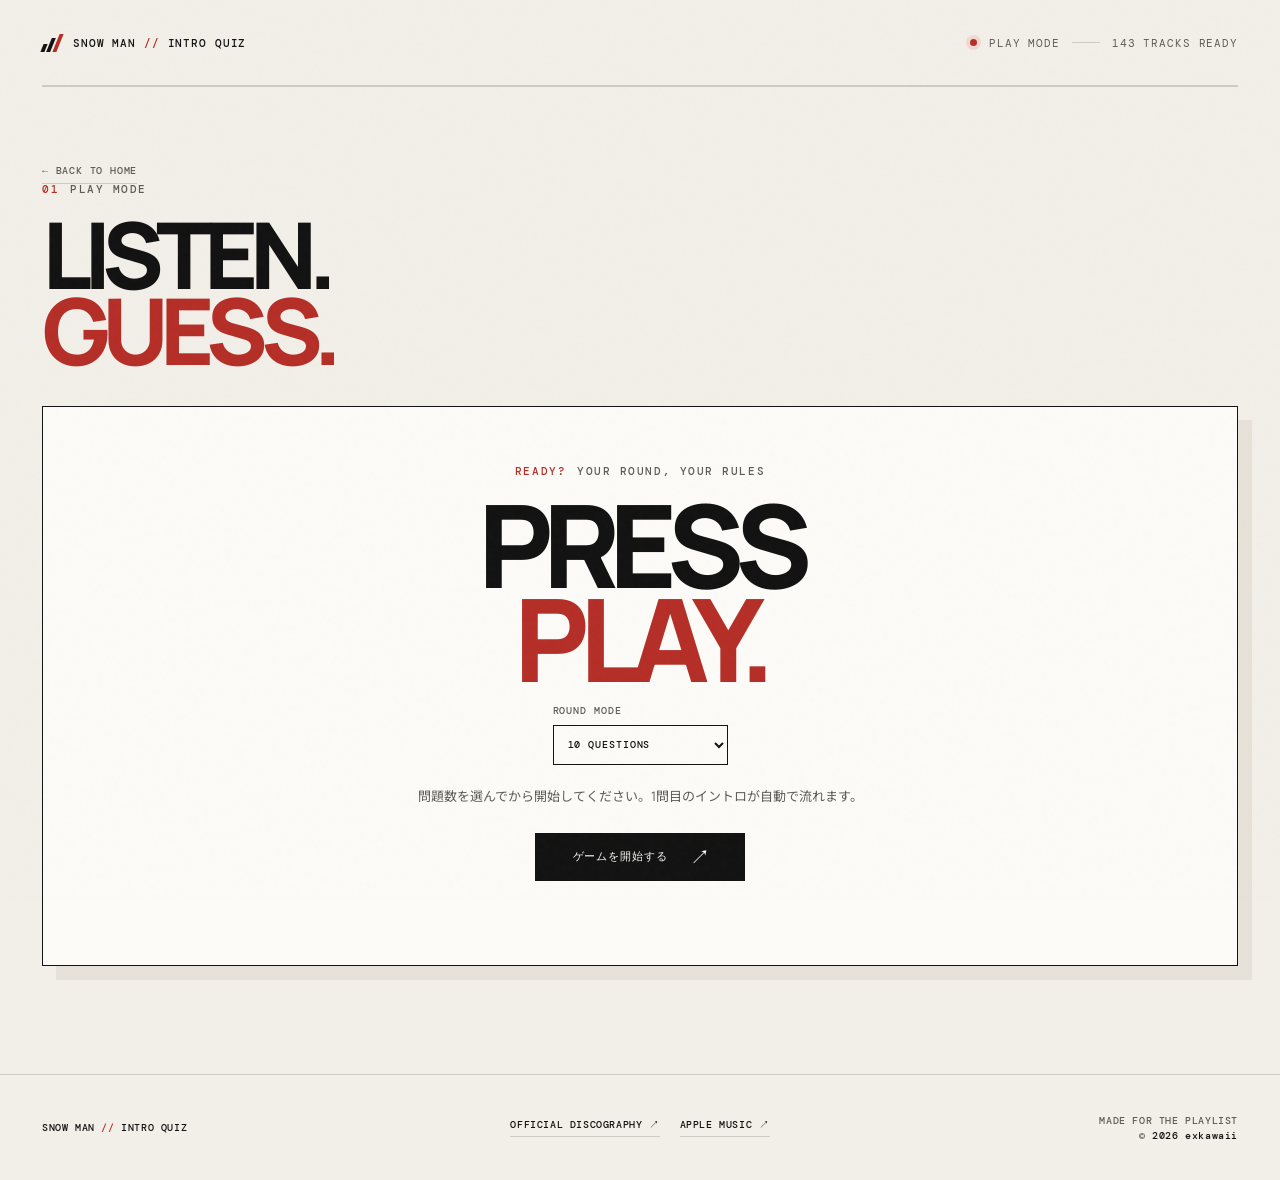
==== game.html @ 1f0ede97 "Restore Apple Music previews and canonical releases" ====
<!doctype html>
<html lang="ja">
  <head>
    <meta charset="UTF-8" />
    <meta name="viewport" content="width=device-width, initial-scale=1.0" />
    <meta name="theme-color" content="#f1eee8" />
    <meta name="description" content="Snow Man Intro Quiz ゲーム画面。" />
    <title>PLAY // SNOW MAN INTRO QUIZ</title>
    <link rel="preconnect" href="https://fonts.googleapis.com" />
    <link rel="preconnect" href="https://fonts.gstatic.com" crossorigin />
    <link href="https://fonts.googleapis.com/css2?family=DM+Mono:wght@400;500&family=Manrope:wght@400;500;600;700;800&family=Noto+Sans+JP:wght@400;500;700;900&display=swap" rel="stylesheet" />
    <link rel="stylesheet" href="styles.css" />
  </head>
  <body class="game-page">
    <div class="site-shell">
      <header class="site-header">
        <a class="brand" href="index.html" aria-label="トップページへ戻る">
          <span class="brand-mark" aria-hidden="true"><i></i><i></i><i></i></span>
          <span>SNOW MAN <b>//</b> INTRO QUIZ</span>
        </a>
        <div class="header-meta">
          <span class="live-dot"></span>
          <span>PLAY MODE</span>
          <span class="meta-divider"></span>
          <span id="header-count">LOADING TRACKS</span>
        </div>
      </header>

      <main>
        <section class="game-section game-page-section" aria-labelledby="game-title">
          <div class="game-heading">
            <div>
              <a class="back-link" href="index.html">← BACK TO HOME</a>
              <p class="eyebrow"><span>01</span> PLAY MODE</p>
              <h1 id="game-title">LISTEN.<br /><em>GUESS.</em></h1>
            </div>
          </div>

          <div class="game-board" id="game-board" aria-live="polite">
            <div class="loading-state" id="loading-state">
              <span class="loader"></span>
              <p>曲データを読み込んでいます…</p>
            </div>

            <div class="start-gate hidden" id="start-gate">
              <p class="eyebrow"><span>READY?</span> YOUR ROUND, YOUR RULES</p>
              <h2>PRESS<br /><em>PLAY.</em></h2>
              <div class="start-controls" aria-label="出題数の設定">
                <div class="mode-picker">
                  <label for="round-count">ROUND MODE</label>
                  <select id="round-count" aria-label="出題数モード">
                    <option value="10">10 QUESTIONS</option>
                    <option value="20">20 QUESTIONS</option>
                    <option value="all">ALL SONGS</option>
                    <option value="custom">CUSTOM</option>
                  </select>
                </div>
                <div class="custom-round hidden" id="custom-round-wrap">
                  <label for="custom-round-count">QUESTIONS</label>
                  <input id="custom-round-count" type="number" min="1" max="143" value="15" inputmode="numeric" aria-label="カスタム問題数" />
                </div>
              </div>
              <p class="start-note">問題数を選んでから開始してください。1問目のイントロが自動で流れます。</p>
              <button class="button button-dark begin-button" id="begin-game" type="button">ゲームを開始する <span>↗</span></button>
            </div>

            <div class="game-topbar hidden" id="game-topbar">
              <div class="progress-wrap">
                <span class="mono-label">QUESTION</span>
                <strong><span id="question-number">01</span><small> / <span id="question-total">10</span></small></strong>
                <div class="progress-track"><span id="progress-bar"></span></div>
              </div>
              <div class="score-wrap">
                <span class="mono-label">SCORE</span>
                <strong id="score">00</strong>
              </div>
              <div class="streak-wrap">
                <span class="mono-label">STREAK</span>
                <strong id="streak">00</strong>
              </div>
            </div>

            <div class="question-area hidden" id="question-area">
              <div class="audio-stage" id="audio-stage">
                <div class="waveform" id="waveform" aria-hidden="true"></div>
                <div class="audio-caption">
                  <span class="mono-label" id="audio-caption-label">INTRO PREVIEW</span>
                  <span id="audio-status">LOADING INTRO</span>
                </div>
                <button class="play-button" id="play-button" type="button" aria-label="イントロを再生">
                  <span class="play-icon" aria-hidden="true"></span>
                  <span class="play-text">PLAY INTRO</span>
                </button>
                <div class="time-row">
                  <span>00:00</span>
                  <div class="time-track"><span id="time-bar"></span></div>
                  <span id="time-limit">00:12</span>
                </div>
              </div>

              <div class="answer-heading">
                <span class="mono-label">WHAT'S THE TITLE?</span>
                <span class="answer-hint">答えをひとつ選んでください</span>
              </div>
              <div class="choices" id="choices"></div>
              <p class="keyboard-hint"><kbd>1</kbd><kbd>2</kbd><kbd>3</kbd><kbd>4</kbd> キーでも回答できます</p>

              <div class="answer-reveal hidden" id="answer-reveal">
                <div class="answer-art-frame">
                  <img id="answer-artwork" alt="正解曲のジャケット画像" />
                  <span id="answer-art-fallback">SM</span>
                </div>
                <div class="answer-reveal-copy">
                  <span class="mono-label">TRACK HIGHLIGHT / 30 SEC PREVIEW</span>
                  <span class="answer-release" id="answer-release"></span>
                  <h3 id="answer-song-title"></h3>
                  <p id="answer-song-credit"></p>
                  <span class="reveal-status" id="reveal-status">PLAYING HIGHLIGHT</span>
                </div>
              </div>

              <div class="feedback hidden" id="feedback">
                <div class="feedback-icon" id="feedback-icon"></div>
                <div class="feedback-copy">
                  <span class="mono-label" id="feedback-label">CORRECT</span>
                  <strong id="feedback-title"></strong>
                  <p id="feedback-note"></p>
                </div>
                <a class="feedback-link" id="apple-link" href="#" target="_blank" rel="noreferrer">Apple Musicで確認 <span>↗</span></a>
                <button class="button button-dark next-button" id="next-button" type="button">次の問題 <span>→</span></button>
              </div>
            </div>

            <div class="result-area hidden" id="result-area">
              <p class="eyebrow"><span>RESULT</span> QUIZ COMPLETE</p>
              <h3><span id="result-score">00</span><small> / <span id="result-total">10</span></small></h3>
              <p class="result-message" id="result-message"></p>
              <div class="result-stats">
                <div><span class="mono-label">ACCURACY</span><strong id="result-accuracy">0%</strong></div>
                <div><span class="mono-label">BEST SCORE</span><strong id="best-score">00</strong></div>
              </div>
              <div class="result-actions">
                <button class="button button-dark" id="retry-button" type="button">もう一度遊ぶ <span>↗</span></button>
                <a class="text-link" href="index.html">トップへ戻る <span>↑</span></a>
              </div>
            </div>
          </div>
        </section>
      </main>

      <footer class="site-footer">
        <div class="footer-brand">SNOW MAN <b>//</b> INTRO QUIZ</div>
        <div class="footer-links"><a href="https://mentrecording.jp/snowman/discography/" target="_blank" rel="noreferrer">OFFICIAL DISCOGRAPHY ↗</a><a href="https://music.apple.com/jp/artist/snow-man/1772019148" target="_blank" rel="noreferrer">APPLE MUSIC ↗</a></div>
        <div class="footer-credit">MADE FOR THE PLAYLIST<br /><span>© 2026 exkawaii</span></div>
      </footer>
    </div>
    <audio id="audio" preload="auto"></audio>
    <script src="app.js" defer></script>
  </body>
</html>
---- styles.css ----
:root {
  --paper: #f2efe9;
  --paper-deep: #e7e2d9;
  --ink: #121212;
  --muted: #5f5b55;
  --line: rgba(18, 18, 18, 0.16);
  --accent: #b52e27;
  --accent-soft: #f4d7d2;
  --blue: #a9c4c3;
  --green: #bfcb62;
  --white: #fcfbf8;
  --mono: "DM Mono", "SFMono-Regular", Consolas, monospace;
  --sans: "Manrope", "Noto Sans JP", sans-serif;
  --radius: 18px;
}

* { box-sizing: border-box; }
html { scroll-behavior: smooth; }
body {
  margin: 0;
  background: var(--paper);
  color: var(--ink);
  font-family: var(--sans);
  -webkit-font-smoothing: antialiased;
}
body::before {
  content: "";
  position: fixed;
  inset: 0;
  pointer-events: none;
  opacity: 0.28;
  z-index: 10;
  background-image: url("data:image/svg+xml,%3Csvg viewBox='0 0 180 180' xmlns='http://www.w3.org/2000/svg'%3E%3Cfilter id='n'%3E%3CfeTurbulence type='fractalNoise' baseFrequency='.9' numOctaves='4' stitchTiles='stitch'/%3E%3C/filter%3E%3Crect width='100%25' height='100%25' filter='url(%23n)' opacity='.07'/%3E%3C/svg%3E");
}
button, select { font: inherit; }
a { color: inherit; text-decoration: none; }
button { border: 0; cursor: pointer; }
.hidden { display: none !important; }

.site-shell { width: min(1440px, 100%); margin: 0 auto; padding: 0 42px; overflow: hidden; }
.site-header {
  height: 86px;
  display: flex;
  align-items: center;
  justify-content: space-between;
  border-bottom: 1px solid var(--line);
  font-family: var(--mono);
  font-size: 11px;
  letter-spacing: .08em;
}
.brand { display: flex; align-items: center; gap: 13px; font-weight: 500; }
.brand b, .footer-brand b { color: var(--accent); font-weight: 500; }
.brand-mark { display: inline-flex; gap: 3px; align-items: end; height: 18px; }
.brand-mark i { display: block; width: 4px; background: var(--ink); transform: skew(-22deg); }
.brand-mark i:nth-child(1) { height: 8px; }
.brand-mark i:nth-child(2) { height: 14px; }
.brand-mark i:nth-child(3) { height: 18px; background: var(--accent); }
.header-meta { display: flex; align-items: center; gap: 12px; color: var(--muted); }
.live-dot { width: 7px; height: 7px; background: var(--accent); border-radius: 50%; box-shadow: 0 0 0 4px rgba(230, 56, 47, .12); }
.meta-divider { width: 28px; height: 1px; background: var(--line); }

.section-grid { display: grid; grid-template-columns: 1.1fr 1fr .76fr; gap: 28px; }
.hero { min-height: 630px; position: relative; padding: 78px 0 86px; align-items: center; }
.hero-copy { position: relative; z-index: 2; }
.eyebrow { margin: 0 0 22px; display: flex; align-items: center; gap: 11px; color: var(--muted); font: 500 11px/1 var(--mono); letter-spacing: .14em; text-transform: uppercase; }
.eyebrow span { color: var(--accent); }
h1, h2, h3, p { margin-top: 0; }
h1, h2 { margin-bottom: 24px; font-size: clamp(70px, 9.4vw, 145px); line-height: .82; letter-spacing: -.09em; font-weight: 800; }
h1 em, h2 em { color: var(--accent); font-style: normal; }
.hero-lead { color: #55524d; font-size: 15px; line-height: 1.9; letter-spacing: .03em; }
.hero-actions { margin-top: 37px; display: flex; align-items: center; gap: 27px; }
.button { display: inline-flex; align-items: center; justify-content: center; gap: 22px; min-height: 48px; padding: 0 19px 0 22px; border-radius: 0; font: 500 11px var(--mono); letter-spacing: .08em; transition: transform .2s ease, background .2s ease, color .2s ease; }
.button span { font-size: 20px; line-height: 0; }
.button:hover { transform: translateY(-2px); }
.button-dark { background: var(--ink); color: var(--white); }
.button-dark:hover { background: var(--accent); }
.text-link { border-bottom: 1px solid var(--ink); padding-bottom: 6px; font: 500 11px var(--mono); letter-spacing: .05em; }
.text-link span { font-size: 16px; margin-left: 7px; }
.hero-art { width: min(100%, 450px); aspect-ratio: 1; margin: 20px auto 0; position: relative; display: grid; place-items: center; transform: rotate(-8deg); }
.art-ring { position: absolute; border-radius: 50%; border: 1px solid var(--ink); }
.ring-one { width: 85%; height: 85%; border-width: 2px; border-left-color: transparent; border-bottom-color: transparent; animation: spin 18s linear infinite; }
.ring-two { width: 58%; height: 58%; border: 2px dashed var(--accent); animation: spin-reverse 13s linear infinite; }
.art-core { width: 34%; aspect-ratio: 1; border-radius: 50%; background: var(--blue); display: grid; place-items: center; box-shadow: 16px 18px 0 var(--accent); }
.art-core span { font-size: clamp(34px, 5vw, 68px); font-weight: 800; letter-spacing: -.12em; margin-left: -.08em; }
.art-label { position: absolute; font: 500 10px var(--mono); letter-spacing: .14em; }
.label-top { top: 5%; left: 30%; }
.label-bottom { bottom: 6%; right: 24%; }
.art-stamp { position: absolute; top: 15%; right: 2%; display: grid; place-items: center; width: 56px; height: 56px; border: 1px solid var(--accent); border-radius: 50%; color: var(--accent); font: 500 8px/1.2 var(--mono); text-align: center; transform: rotate(11deg); }
.catalog-card { align-self: end; justify-self: end; width: 205px; min-height: 236px; padding: 22px 21px; background: var(--accent); color: var(--white); transform: rotate(3deg); box-shadow: 11px 12px 0 var(--ink); }
.card-kicker, .card-foot { font: 500 9px var(--mono); letter-spacing: .08em; }
.catalog-number { margin: 30px 0 2px; font-size: 74px; line-height: .8; font-weight: 800; letter-spacing: -.1em; }
.catalog-card p { margin-bottom: 24px; font: 500 11px/1.4 var(--mono); letter-spacing: .05em; }
.card-line { height: 1px; background: rgba(255,255,255,.42); margin-bottom: 14px; }
.card-foot { display: flex; justify-content: space-between; gap: 8px; font-size: 8px; }

.game-section { padding: 86px 0 108px; border-top: 1px solid var(--line); }
.game-heading { display: flex; justify-content: space-between; align-items: end; margin-bottom: 38px; }
.game-heading h2 { font-size: clamp(58px, 7.2vw, 105px); margin-bottom: 0; }
.mode-picker { display: flex; flex-direction: column; gap: 8px; min-width: 175px; }
.mode-picker label, .mode-picker select { font: 500 10px var(--mono); letter-spacing: .09em; }
.mode-picker label { color: var(--muted); }
.mode-picker select { width: 100%; height: 40px; padding: 0 10px; border: 1px solid var(--ink); border-radius: 0; background: transparent; color: var(--ink); cursor: pointer; }
.game-board { min-height: 560px; position: relative; background: var(--white); border: 1px solid var(--ink); padding: 31px 34px 34px; box-shadow: 14px 14px 0 var(--paper-deep); }
.loading-state { min-height: 450px; display: grid; place-content: center; justify-items: center; gap: 18px; color: var(--muted); font: 500 11px var(--mono); }
.loader { width: 30px; height: 30px; border: 2px solid var(--paper-deep); border-top-color: var(--accent); border-radius: 50%; animation: spin 1s linear infinite; }
.game-topbar { display: grid; grid-template-columns: 1fr auto auto; align-items: center; gap: 34px; padding-bottom: 28px; border-bottom: 1px solid var(--line); }
.progress-wrap { display: grid; grid-template-columns: auto 44px 1fr; gap: 16px; align-items: center; }
.mono-label { color: var(--muted); font: 500 10px var(--mono); letter-spacing: .11em; }
.progress-wrap strong, .score-wrap strong, .streak-wrap strong { font: 700 21px var(--mono); letter-spacing: -.07em; }
.progress-wrap small { color: var(--muted); font-size: 11px; letter-spacing: 0; }
.progress-track, .time-track { height: 3px; background: var(--paper-deep); overflow: hidden; }
.progress-track span, .time-track span { display: block; height: 100%; width: 0; background: var(--accent); transition: width .25s ease; }
.score-wrap, .streak-wrap { display: flex; align-items: center; gap: 13px; }
.score-wrap strong { color: var(--accent); }
.question-area { padding-top: 33px; }
.question-meta { min-height: 24px; display: flex; align-items: center; gap: 12px; }
.pill { padding: 6px 9px; border: 1px solid var(--ink); font: 500 9px var(--mono); letter-spacing: .05em; }
.track-credit { color: var(--muted); font-size: 11px; }
.audio-stage { margin: 22px 0 28px; padding: 20px 23px 19px; min-height: 210px; position: relative; overflow: hidden; display: flex; flex-direction: column; justify-content: space-between; background: var(--paper); border: 1px solid var(--line); }
.waveform { position: absolute; inset: 0; display: flex; align-items: center; justify-content: center; gap: 5px; opacity: .38; pointer-events: none; }
.waveform i { width: 3px; height: var(--h); background: var(--accent); transform: skew(-18deg); transform-origin: center; }
.audio-stage.is-playing .waveform i { animation: wave .8s ease-in-out infinite alternate; animation-delay: var(--delay); }
.audio-caption { position: relative; display: flex; justify-content: space-between; z-index: 1; }
.audio-caption span:last-child { color: var(--accent); font: 500 10px var(--mono); letter-spacing: .08em; }
.play-button { width: fit-content; min-width: 168px; min-height: 58px; display: flex; align-items: center; gap: 15px; align-self: center; padding: 0 19px; position: relative; z-index: 1; background: var(--ink); color: var(--white); transition: all .2s ease; }
.play-button:hover { background: var(--accent); transform: scale(1.03); }
.play-icon { width: 0; height: 0; border-top: 7px solid transparent; border-bottom: 7px solid transparent; border-left: 11px solid var(--white); }
.play-button.is-playing .play-icon { width: 11px; height: 14px; border: 0; border-left: 3px solid var(--white); border-right: 3px solid var(--white); }
.play-text { font: 500 11px var(--mono); letter-spacing: .1em; }
.time-row { display: grid; grid-template-columns: 42px 1fr 42px; align-items: center; gap: 11px; position: relative; z-index: 1; color: var(--muted); font: 500 9px var(--mono); }
.time-row > span:last-child { text-align: right; }
.answer-heading { display: flex; justify-content: space-between; align-items: center; margin-bottom: 15px; }
.answer-hint { color: var(--muted); font-size: 11px; }
.choices { display: grid; grid-template-columns: repeat(2, 1fr); gap: 10px; }
.choice { min-height: 64px; padding: 11px 14px; display: grid; grid-template-columns: 30px 1fr; align-items: center; gap: 12px; text-align: left; border: 1px solid var(--ink); background: var(--white); transition: transform .15s ease, background .15s ease, color .15s ease; }
.choice:hover:not(:disabled) { background: var(--paper); transform: translate(-3px, -3px); box-shadow: 4px 4px 0 var(--ink); }
.choice:disabled { cursor: default; }
.choice-number { width: 26px; height: 26px; display: grid; place-items: center; background: var(--ink); color: var(--white); border-radius: 50%; font: 500 10px var(--mono); }
.choice-title { font-size: 13px; line-height: 1.3; font-weight: 700; }
.choice-credit { display: block; margin-top: 3px; color: var(--muted); font: 400 9px var(--mono); line-height: 1.25; }
.choice.correct { background: var(--green); border-color: var(--ink); }
.choice.correct .choice-number { background: var(--ink); }
.choice.wrong { background: var(--accent-soft); border-color: var(--accent); color: #7e221d; }
.choice.wrong .choice-number { background: var(--accent); }
.keyboard-hint { margin: 17px 0 0; color: var(--muted); text-align: right; font-size: 10px; }
kbd { display: inline-grid; place-items: center; width: 18px; height: 18px; margin: 0 2px; border: 1px solid var(--line); font: 500 9px var(--mono); }
.feedback { margin-top: 25px; padding: 18px 19px; display: grid; grid-template-columns: 38px 1fr auto auto; align-items: center; gap: 15px; background: var(--paper); border-left: 4px solid var(--accent); }
.feedback-icon { width: 30px; height: 30px; border-radius: 50%; background: var(--green); position: relative; }
.feedback-icon::after { content: "✓"; position: absolute; inset: 0; display: grid; place-items: center; font: 700 15px var(--sans); }
.feedback.is-wrong { border-left-color: var(--accent); }
.feedback.is-wrong .feedback-icon { background: var(--accent-soft); }
.feedback.is-wrong .feedback-icon::after { content: "×"; color: var(--accent); }
.feedback-copy { display: grid; gap: 3px; }
.feedback-copy strong { font-size: 16px; }
.feedback-copy p { margin: 0; color: var(--muted); font-size: 10px; }
.feedback-link { color: var(--muted); font: 500 10px var(--mono); border-bottom: 1px solid var(--muted); padding-bottom: 4px; white-space: nowrap; }
.feedback-link span { font-size: 15px; }
.next-button { min-height: 40px; padding: 0 13px 0 16px; }
.result-area { min-height: 470px; display: grid; align-content: center; justify-items: center; text-align: center; }
.result-area .eyebrow { margin-bottom: 20px; }
.result-area h3 { margin: 0 0 15px; font: 800 clamp(90px, 13vw, 170px)/.8 var(--sans); letter-spacing: -.12em; }
.result-area h3 small { color: var(--muted); font-size: .3em; letter-spacing: -.05em; }
.result-message { max-width: 500px; color: var(--muted); font-size: 14px; }
.result-stats { display: flex; gap: 2px; margin: 23px 0 30px; }
.result-stats > div { min-width: 125px; padding: 13px 18px; display: grid; gap: 7px; background: var(--paper); }
.result-stats strong { font: 700 22px var(--mono); }
.result-actions { display: flex; align-items: center; gap: 25px; }

.about-section { padding: 102px 0 104px; border-top: 1px solid var(--line); align-items: start; }
.about-title h2 { font-size: clamp(53px, 6.5vw, 95px); }
.steps { grid-column: span 2; display: grid; grid-template-columns: repeat(3, 1fr); gap: 22px; padding-top: 33px; }
.step { border-top: 2px solid var(--ink); padding-top: 18px; display: grid; gap: 26px; grid-template-columns: 34px 1fr; }
.step > span { color: var(--accent); font: 500 12px var(--mono); }
.step h3 { margin-bottom: 10px; font: 700 15px var(--mono); letter-spacing: .05em; }
.step p { margin-bottom: 0; color: var(--muted); font-size: 12px; line-height: 1.75; }
.legal-note { grid-column: 2 / -1; display: flex; align-items: start; gap: 12px; margin-top: 40px; color: var(--muted); }
.note-mark { width: 18px; height: 18px; flex: 0 0 auto; display: grid; place-items: center; border: 1px solid var(--muted); border-radius: 50%; font: 500 11px var(--mono); }
.legal-note p { margin: 0; font-size: 10px; line-height: 1.7; }
.site-footer { min-height: 106px; margin: 0 -42px; padding: 27px 42px; display: grid; grid-template-columns: 1fr 1fr 1fr; align-items: center; border-top: 1px solid var(--line); font: 500 10px var(--mono); letter-spacing: .06em; }
.footer-links { display: flex; justify-content: center; gap: 20px; }
.footer-links a { border-bottom: 1px solid var(--line); padding-bottom: 4px; }
.footer-credit { text-align: right; line-height: 1.5; color: var(--muted); }
.footer-credit span { color: var(--ink); }

@keyframes spin { to { transform: rotate(360deg); } }
@keyframes spin-reverse { to { transform: rotate(-360deg); } }
@keyframes wave { from { transform: scaleY(.35) skew(-18deg); } to { transform: scaleY(1) skew(-18deg); } }

@media (max-width: 900px) {
  .site-shell { padding: 0 24px; }
  .site-header { height: 72px; }
  .header-meta span:not(.live-dot):not(:last-child) { display: none; }
  .section-grid { grid-template-columns: 1fr 1fr; }
  .hero { min-height: 590px; padding: 64px 0; }
  .hero-copy { grid-column: 1 / 2; }
  .hero-art { grid-column: 2 / 3; width: 100%; }
  .catalog-card { position: absolute; right: 2%; bottom: 50px; transform: rotate(3deg) scale(.78); transform-origin: bottom right; }
  .about-title { grid-column: 1 / 2; }
  .steps { grid-column: 2 / -1; grid-template-columns: 1fr; padding-top: 0; }
  .legal-note { grid-column: 1 / -1; }
  .site-footer { margin: 0 -24px; padding-left: 24px; padding-right: 24px; }
}
@media (max-width: 620px) {
  .site-shell { padding: 0 16px; }
  .brand { font-size: 9px; gap: 8px; }
  .header-meta { font-size: 9px; }
  .hero { display: block; min-height: auto; padding: 58px 0 70px; }
  h1 { font-size: clamp(75px, 22vw, 118px); }
  .hero-art { width: min(90%, 340px); margin: 53px auto 13px; }
  .catalog-card { right: 0; bottom: 0; transform: rotate(3deg) scale(.72); }
  .game-section { padding: 70px 0 80px; }
  .game-heading { display: block; }
  .game-heading h2 { margin-bottom: 27px; font-size: 64px; }
  .mode-picker { width: 180px; }
  .game-board { padding: 20px 16px 20px; box-shadow: 8px 8px 0 var(--paper-deep); }
  .game-topbar { grid-template-columns: 1fr auto; gap: 18px; }
  .progress-wrap { grid-template-columns: 1fr 45px; gap: 10px; }
  .progress-wrap .mono-label { grid-column: 1 / -1; }
  .progress-track { grid-column: 1 / -1; }
  .streak-wrap { display: none; }
  .audio-stage { margin-top: 18px; min-height: 190px; padding: 16px; }
  .answer-heading { display: block; }
  .answer-hint { display: block; margin-top: 8px; }
  .choices { grid-template-columns: 1fr; }
  .choice { min-height: 59px; }
  .keyboard-hint { display: none; }
  .feedback { grid-template-columns: 34px 1fr; gap: 11px; }
  .feedback-link { grid-column: 2; width: fit-content; }
  .next-button { grid-column: 2; width: fit-content; }
  .about-section { display: block; padding: 76px 0 80px; }
  .about-title { margin-bottom: 46px; }
  .steps { display: grid; gap: 28px; }
  .legal-note { margin-top: 44px; }
  .site-footer { margin: 0 -16px; padding: 25px 16px; display: block; }
  .footer-links { justify-content: start; margin: 20px 0; flex-wrap: wrap; }
  .footer-credit { text-align: left; }
}

/* Landing page and game-start additions */
.feature-strip { display: grid; grid-template-columns: repeat(3, 1fr); gap: 0; border-top: 1px solid var(--line); border-bottom: 1px solid var(--line); }
.feature-item { min-height: 142px; padding: 23px 27px; border-right: 1px solid var(--line); display: grid; grid-template-columns: 30px 1fr; column-gap: 16px; align-content: center; }
.feature-item:last-child { border-right: 0; }
.feature-item > span { color: var(--accent); font: 500 11px var(--mono); }
.feature-item strong { font: 700 13px var(--mono); letter-spacing: .07em; }
.feature-item p { grid-column: 2; margin: 7px 0 0; color: var(--muted); font-size: 11px; line-height: 1.6; }
.game-page-section { padding-top: 70px; }
.game-page-section .game-heading { align-items: center; }
.game-page-section h1 { margin: 18px 0 0; font-size: clamp(58px, 7.2vw, 105px); }
.back-link { display: inline-block; color: var(--muted); font: 500 10px var(--mono); letter-spacing: .08em; border-bottom: 1px solid var(--line); padding-bottom: 6px; }
.game-settings { display: flex; align-items: end; gap: 12px; }
.custom-round { display: flex; flex-direction: column; gap: 8px; min-width: 92px; }
.custom-round label { color: var(--muted); font: 500 10px var(--mono); letter-spacing: .09em; }
.custom-round input { width: 92px; height: 40px; padding: 0 10px; border: 1px solid var(--ink); border-radius: 0; background: transparent; color: var(--ink); font: 500 12px var(--mono); }
.start-gate { min-height: 470px; display: grid; align-content: center; justify-items: center; text-align: center; }
.start-gate .eyebrow { margin-bottom: 20px; }
.start-gate h2 { margin: 0 0 18px; font-size: clamp(68px, 9vw, 125px); }
.start-controls { display: flex; justify-content: center; align-items: end; gap: 12px; margin-bottom: 21px; text-align: left; }
.start-note { margin-bottom: 28px; color: var(--muted); font-size: 13px; }
.begin-button { min-width: 210px; }
.answer-reveal { margin-top: 25px; padding: 16px; display: grid; grid-template-columns: 112px 1fr; gap: 18px; align-items: center; background: var(--ink); color: var(--white); animation: reveal-in .35s ease both; }
.answer-art-frame { width: 112px; aspect-ratio: 1; position: relative; display: grid; place-items: center; overflow: hidden; background: var(--blue); }
.answer-art-frame img { width: 100%; height: 100%; object-fit: cover; display: block; }
.answer-art-frame > span { color: var(--ink); font-size: 35px; font-weight: 800; letter-spacing: -.1em; }
.answer-reveal-copy { min-width: 0; display: grid; gap: 5px; }
.answer-reveal-copy .mono-label { color: var(--green); }
.answer-release { color: #d6d1c7; font: 500 10px var(--mono); letter-spacing: .04em; white-space: nowrap; overflow: hidden; text-overflow: ellipsis; }
.answer-reveal-copy h3 { margin: 0; font-size: clamp(20px, 3vw, 32px); line-height: 1.1; letter-spacing: -.04em; }
.answer-song-credit { margin: 0; color: #c8c2b8; font-size: 10px; line-height: 1.4; }
.reveal-status { margin-top: 6px; color: var(--accent-soft); font: 500 9px var(--mono); letter-spacing: .08em; }
@keyframes reveal-in { from { opacity: 0; transform: translateY(7px); } to { opacity: 1; transform: translateY(0); } }

@media (max-width: 900px) {
  .feature-item { padding-left: 18px; padding-right: 18px; }
  .game-page-section .game-heading { align-items: end; }
}
@media (max-width: 620px) {
  .feature-strip { grid-template-columns: 1fr; }
  .feature-item { min-height: 92px; border-right: 0; border-bottom: 1px solid var(--line); }
  .feature-item:last-child { border-bottom: 0; }
  .game-page-section { padding-top: 54px; }
  .game-page-section .game-heading { display: block; }
  .game-page-section h1 { font-size: 64px; margin-bottom: 30px; }
  .game-settings { align-items: end; flex-wrap: wrap; }
  .game-settings .mode-picker { width: 180px; }
  .start-controls { flex-wrap: wrap; }
  .start-controls .mode-picker { width: 180px; }
  .answer-reveal { grid-template-columns: 82px 1fr; gap: 13px; padding: 12px; }
  .answer-art-frame { width: 82px; }
  .answer-art-frame > span { font-size: 27px; }
  .answer-reveal-copy h3 { font-size: 21px; }
  .answer-release { font-size: 9px; }
}
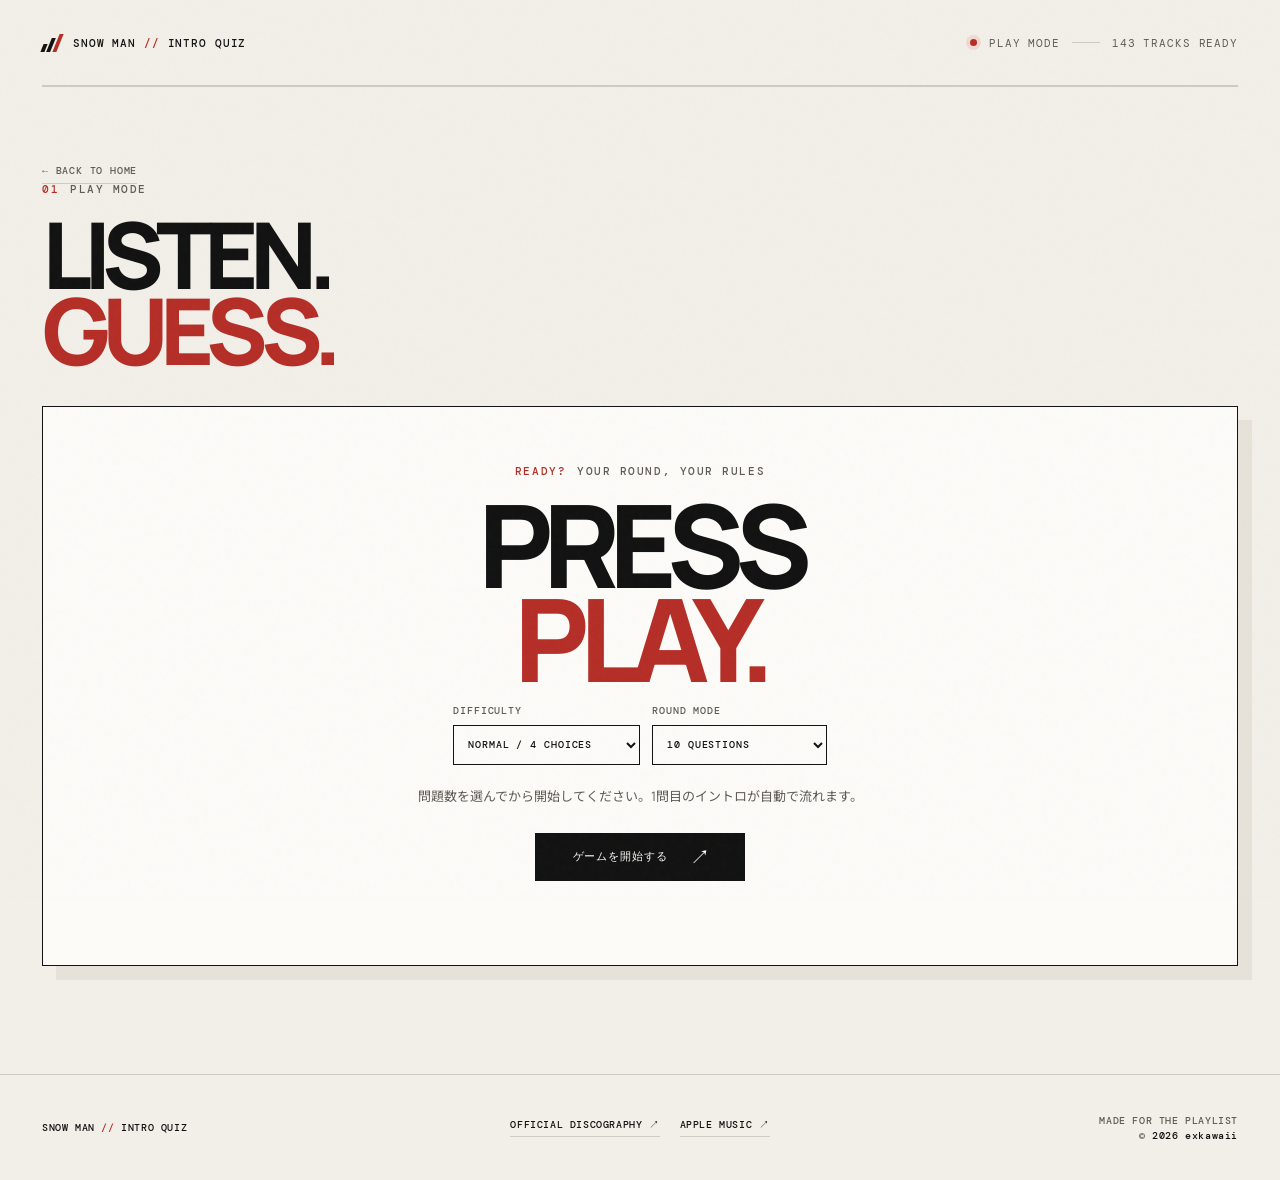
==== commit 62ea985b: "Add hardcore title-entry quiz mode" ====
--- a/game.html
+++ b/game.html
@@ -2,14 +2,14 @@
 <html lang="ja">
   <head>
     <meta charset="UTF-8" />
-    <meta name="viewport" content="width=device-width, initial-scale=1.0" />
+    <meta name="viewport" content="width=device-width, initial-scale=1.0, viewport-fit=cover" />
     <meta name="theme-color" content="#f1eee8" />
     <meta name="description" content="Snow Man Intro Quiz ゲーム画面。" />
     <title>PLAY // SNOW MAN INTRO QUIZ</title>
     <link rel="preconnect" href="https://fonts.googleapis.com" />
     <link rel="preconnect" href="https://fonts.gstatic.com" crossorigin />
     <link href="https://fonts.googleapis.com/css2?family=DM+Mono:wght@400;500&family=Manrope:wght@400;500;600;700;800&family=Noto+Sans+JP:wght@400;500;700;900&display=swap" rel="stylesheet" />
-    <link rel="stylesheet" href="styles.css" />
+    <link rel="stylesheet" href="styles.css?v=hardcore-20260907" />
   </head>
   <body class="game-page">
     <div class="site-shell">
@@ -30,7 +30,7 @@
         <section class="game-section game-page-section" aria-labelledby="game-title">
           <div class="game-heading">
             <div>
-              <a class="back-link" href="index.html">← BACK TO HOME</a>
+              <a class="back-link" href="index.html?v=hardcore-20260907">← BACK TO HOME</a>
               <p class="eyebrow"><span>01</span> PLAY MODE</p>
               <h1 id="game-title">LISTEN.<br /><em>GUESS.</em></h1>
             </div>
@@ -47,6 +47,13 @@
               <h2>PRESS<br /><em>PLAY.</em></h2>
               <div class="start-controls" aria-label="出題数の設定">
                 <div class="mode-picker">
+                  <label for="challenge-mode">DIFFICULTY</label>
+                  <select id="challenge-mode" aria-label="難易度">
+                    <option value="normal">NORMAL / 4 CHOICES</option>
+                    <option value="hard">HARDCORE / TYPE TITLE</option>
+                  </select>
+                </div>
+                <div class="mode-picker">
                   <label for="round-count">ROUND MODE</label>
                   <select id="round-count" aria-label="出題数モード">
                     <option value="10">10 QUESTIONS</option>
@@ -60,7 +67,7 @@
                   <input id="custom-round-count" type="number" min="1" max="143" value="15" inputmode="numeric" aria-label="カスタム問題数" />
                 </div>
               </div>
-              <p class="start-note">問題数を選んでから開始してください。1問目のイントロが自動で流れます。</p>
+              <p class="start-note" id="start-note">問題数を選んでから開始してください。1問目のイントロが自動で流れます。</p>
               <button class="button button-dark begin-button" id="begin-game" type="button">ゲームを開始する <span>↗</span></button>
             </div>
 
@@ -96,38 +103,51 @@
                   <div class="time-track"><span id="time-bar"></span></div>
                   <span id="time-limit">00:12</span>
                 </div>
+                <div class="answer-inline hidden" id="answer-inline"></div>
               </div>
 
               <div class="answer-heading">
                 <span class="mono-label">WHAT'S THE TITLE?</span>
                 <span class="answer-hint">答えをひとつ選んでください</span>
               </div>
+              <div class="hard-answer-panel hidden" id="hard-answer-panel">
+                <label for="hard-answer-input">TYPE THE TITLE / 曲名を入力</label>
+                <div class="hard-answer-row">
+                  <input id="hard-answer-input" type="text" placeholder="曲名を入力" autocomplete="off" autocapitalize="none" spellcheck="false" aria-label="曲名を入力" />
+                  <button class="button button-dark hard-submit" id="hard-submit" type="button">回答する <span>→</span></button>
+                </div>
+                <p class="hard-answer-help">4択なし・部分一致なし。曲名を最後まで入力してください。</p>
+              </div>
               <div class="choices" id="choices"></div>
               <p class="keyboard-hint"><kbd>1</kbd><kbd>2</kbd><kbd>3</kbd><kbd>4</kbd> キーでも回答できます</p>
 
-              <div class="answer-reveal hidden" id="answer-reveal">
-                <div class="answer-art-frame">
-                  <img id="answer-artwork" alt="正解曲のジャケット画像" />
-                  <span id="answer-art-fallback">SM</span>
-                </div>
-                <div class="answer-reveal-copy">
-                  <span class="mono-label">TRACK HIGHLIGHT / 30 SEC PREVIEW</span>
-                  <span class="answer-release" id="answer-release"></span>
-                  <h3 id="answer-song-title"></h3>
-                  <p id="answer-song-credit"></p>
-                  <span class="reveal-status" id="reveal-status">PLAYING HIGHLIGHT</span>
+              <div class="answer-mount" id="answer-reveal-mount">
+                <div class="answer-reveal hidden" id="answer-reveal">
+                  <div class="answer-art-frame">
+                    <img id="answer-artwork" alt="正解曲のジャケット画像" />
+                    <span id="answer-art-fallback">SM</span>
+                  </div>
+                  <div class="answer-reveal-copy">
+                    <span class="mono-label">TRACK HIGHLIGHT / 30 SEC PREVIEW</span>
+                    <span class="answer-release" id="answer-release"></span>
+                    <h3 id="answer-song-title"></h3>
+                    <p id="answer-song-credit"></p>
+                    <span class="reveal-status" id="reveal-status">PLAYING HIGHLIGHT</span>
+                  </div>
                 </div>
               </div>
 
-              <div class="feedback hidden" id="feedback">
-                <div class="feedback-icon" id="feedback-icon"></div>
-                <div class="feedback-copy">
-                  <span class="mono-label" id="feedback-label">CORRECT</span>
-                  <strong id="feedback-title"></strong>
-                  <p id="feedback-note"></p>
+              <div class="answer-mount" id="feedback-mount">
+                <div class="feedback hidden" id="feedback">
+                  <div class="feedback-icon" id="feedback-icon"></div>
+                  <div class="feedback-copy">
+                    <span class="mono-label" id="feedback-label">CORRECT</span>
+                    <strong id="feedback-title"></strong>
+                    <p id="feedback-note"></p>
+                  </div>
+                  <a class="feedback-link" id="apple-link" href="#" target="_blank" rel="noreferrer">Apple Musicで確認 <span>↗</span></a>
+                  <button class="button button-dark next-button" id="next-button" type="button">次の問題 <span>→</span></button>
                 </div>
-                <a class="feedback-link" id="apple-link" href="#" target="_blank" rel="noreferrer">Apple Musicで確認 <span>↗</span></a>
-                <button class="button button-dark next-button" id="next-button" type="button">次の問題 <span>→</span></button>
               </div>
             </div>
 
@@ -140,9 +160,11 @@
                 <div><span class="mono-label">BEST SCORE</span><strong id="best-score">00</strong></div>
               </div>
               <div class="result-actions">
+                <button class="button button-dark share-button" id="share-result" type="button">結果を共有する <span>↗</span></button>
                 <button class="button button-dark" id="retry-button" type="button">もう一度遊ぶ <span>↗</span></button>
-                <a class="text-link" href="index.html">トップへ戻る <span>↑</span></a>
+                <a class="text-link" href="index.html?v=hardcore-20260907">トップへ戻る <span>↑</span></a>
               </div>
+              <p class="share-status" id="share-status" aria-live="polite"></p>
             </div>
           </div>
         </section>
@@ -155,6 +177,6 @@
       </footer>
     </div>
     <audio id="audio" preload="auto"></audio>
-    <script src="app.js" defer></script>
+    <script src="app.js?v=hardcore-20260907" defer></script>
   </body>
 </html>
--- a/styles.css
+++ b/styles.css
@@ -32,9 +32,11 @@
   z-index: 10;
   background-image: url("data:image/svg+xml,%3Csvg viewBox='0 0 180 180' xmlns='http://www.w3.org/2000/svg'%3E%3Cfilter id='n'%3E%3CfeTurbulence type='fractalNoise' baseFrequency='.9' numOctaves='4' stitchTiles='stitch'/%3E%3C/filter%3E%3Crect width='100%25' height='100%25' filter='url(%23n)' opacity='.07'/%3E%3C/svg%3E");
 }
-button, select { font: inherit; }
+button, select, input { font: inherit; }
 a { color: inherit; text-decoration: none; }
 button { border: 0; cursor: pointer; }
+button, a, select, input { -webkit-tap-highlight-color: transparent; touch-action: manipulation; }
+button:focus-visible, a:focus-visible, select:focus-visible, input:focus-visible { outline: 3px solid var(--accent); outline-offset: 3px; }
 .hidden { display: none !important; }
 
 .site-shell { width: min(1440px, 100%); margin: 0 auto; padding: 0 42px; overflow: hidden; }
@@ -290,3 +292,166 @@
   .answer-reveal-copy h3 { font-size: 21px; }
   .answer-release { font-size: 9px; }
 }
+
+/* Mobile-first interaction layer: controls stay thumb-friendly without changing the desktop layout. */
+@media (max-width: 620px) {
+  html { min-width: 320px; }
+  body { overflow-x: hidden; }
+  .site-shell { width: 100%; padding: 0 14px; overflow: visible; }
+  .site-header { min-height: 64px; height: auto; padding: 13px 0; gap: 12px; }
+  .brand { min-width: 0; max-width: 62%; gap: 8px; font-size: 9px; line-height: 1.25; }
+  .brand > span:last-child { min-width: 0; }
+  .header-meta { min-width: 0; gap: 7px; font-size: 9px; line-height: 1.25; text-align: right; }
+  .header-meta span:not(.live-dot):not(:last-child), .header-meta .meta-divider { display: none; }
+  .header-meta span:last-child { max-width: 110px; }
+
+  .hero { padding: 40px 0 54px; }
+  .hero .eyebrow { margin-bottom: 18px; }
+  h1 { font-size: clamp(72px, 21vw, 110px); }
+  .hero-lead { font-size: 14px; line-height: 1.8; }
+  .hero-actions { display: grid; gap: 12px; margin-top: 28px; }
+  .hero-actions .button { width: 100%; min-height: 56px; border-radius: 8px; }
+  .hero-actions .text-link { width: fit-content; min-height: 44px; display: inline-flex; align-items: center; padding-bottom: 3px; }
+  .hero-art { width: min(88vw, 320px); margin-top: 48px; }
+  .catalog-card { right: -3px; bottom: -2px; transform: rotate(3deg) scale(.68); }
+  .feature-item { min-height: 82px; padding: 17px 14px; grid-template-columns: 28px 1fr; column-gap: 12px; }
+  .feature-item p { margin-top: 5px; font-size: 11px; }
+  .about-section { padding: 64px 0 70px; }
+  .about-title { margin-bottom: 38px; }
+  .about-title h2 { font-size: clamp(48px, 14vw, 72px); }
+  .steps { gap: 24px; }
+  .step { padding-top: 15px; grid-template-columns: 30px 1fr; gap: 13px; }
+  .step p { font-size: 12px; line-height: 1.7; }
+  .legal-note { margin-top: 38px; }
+  .site-footer { margin: 0 -14px; padding: 24px 14px calc(24px + env(safe-area-inset-bottom)); }
+
+  .game-page .site-header { position: sticky; top: 0; z-index: 5; background: rgba(242, 239, 233, .94); backdrop-filter: blur(10px); }
+  .game-page-section { padding-top: 28px; }
+  .game-page-section .game-heading { margin-bottom: 22px; }
+  .game-page-section .eyebrow { margin: 20px 0 14px; }
+  .game-page-section h1 { margin: 0 0 20px; font-size: clamp(48px, 16vw, 72px); line-height: .88; }
+  .back-link { min-height: 44px; display: inline-flex; align-items: center; padding-bottom: 3px; }
+  .game-board { min-height: 0; padding: 14px; border-radius: 12px; box-shadow: 5px 6px 0 var(--paper-deep); }
+  .loading-state { min-height: 300px; }
+  .start-gate { min-height: 0; padding: 42px 5px 28px; }
+  .start-gate .eyebrow { margin-bottom: 18px; text-align: center; justify-content: center; line-height: 1.4; }
+  .start-gate h2 { margin-bottom: 22px; font-size: clamp(54px, 18vw, 76px); }
+  .start-controls { width: 100%; display: grid; grid-template-columns: minmax(0, 1fr) minmax(0, 1fr); gap: 10px; margin-bottom: 18px; }
+  .start-controls .mode-picker, .start-controls .custom-round { width: 100%; min-width: 0; grid-column: 1 / -1; }
+  .mode-picker, .custom-round { gap: 6px; }
+  .mode-picker label, .custom-round label { font-size: 9px; }
+  .mode-picker select, .custom-round input { width: 100%; height: 52px; min-height: 52px; padding: 0 10px; border-radius: 8px; font-size: 16px; }
+  .start-note { margin: 0 4px 22px; font-size: 12px; line-height: 1.65; }
+  .begin-button { width: 100%; min-width: 0; min-height: 58px; border-radius: 8px; font-size: 12px; }
+
+  .game-topbar { grid-template-columns: minmax(0, 1fr) auto; gap: 12px; padding-bottom: 18px; }
+  .progress-wrap { grid-template-columns: minmax(0, 1fr) 46px; gap: 8px; }
+  .progress-wrap .mono-label { grid-column: 1 / -1; }
+  .progress-wrap strong, .score-wrap strong { font-size: 20px; }
+  .progress-track { grid-column: 1 / -1; height: 4px; }
+  .score-wrap { gap: 7px; }
+  .score-wrap .mono-label { font-size: 9px; }
+  .streak-wrap { display: none; }
+  .question-area { padding-top: 20px; }
+  .audio-stage { min-height: 204px; margin: 12px 0 24px; padding: 14px; border-radius: 12px; }
+  .audio-caption { gap: 8px; align-items: start; }
+  .audio-caption span:last-child { max-width: 47%; text-align: right; line-height: 1.35; }
+  .play-button { width: 100%; min-width: 0; min-height: 62px; justify-content: center; border-radius: 8px; }
+  .play-button:active, .begin-button:active, .next-button:active, .choice:active { transform: scale(.98); }
+  .time-row { grid-template-columns: 38px minmax(0, 1fr) 38px; gap: 8px; }
+  .time-track { height: 5px; }
+  .answer-heading { gap: 7px; margin-bottom: 12px; }
+  .answer-hint { margin-top: 6px; font-size: 12px; line-height: 1.4; }
+  .choices { gap: 9px; }
+  .choice { min-height: 68px; padding: 12px; grid-template-columns: 34px minmax(0, 1fr); gap: 11px; border-radius: 9px; }
+  .choice-number { width: 30px; height: 30px; font-size: 11px; }
+  .choice-title { font-size: 15px; line-height: 1.35; overflow-wrap: anywhere; }
+  .choice:hover:not(:disabled) { transform: none; box-shadow: none; }
+  .keyboard-hint { display: none; }
+
+  .answer-reveal { grid-template-columns: 94px minmax(0, 1fr); gap: 13px; padding: 12px; border-radius: 10px; }
+  .answer-art-frame { width: 94px; border-radius: 5px; }
+  .answer-art-frame > span { font-size: 28px; }
+  .answer-reveal-copy h3 { font-size: clamp(19px, 6vw, 24px); }
+  .answer-release { font-size: 9px; }
+  .answer-song-credit { font-size: 10px; }
+  .reveal-status { line-height: 1.35; }
+  .feedback { grid-template-columns: 32px minmax(0, 1fr); gap: 10px; margin-top: 18px; padding: 15px; border: 0; border-top: 4px solid var(--accent); border-radius: 10px; }
+  .feedback-icon { width: 30px; height: 30px; }
+  .feedback-copy strong { font-size: 17px; line-height: 1.3; overflow-wrap: anywhere; }
+  .feedback-copy p { font-size: 11px; line-height: 1.45; }
+  .feedback-link, .next-button { grid-column: 1 / -1; width: 100%; min-height: 52px; justify-content: center; border-radius: 8px; }
+  .feedback-link { display: inline-flex; align-items: center; border: 1px solid var(--line); padding: 0 12px; font-size: 11px; }
+  .next-button { margin-top: 1px; }
+  .result-area { min-height: 390px; padding: 36px 5px; }
+  .result-area h3 { font-size: clamp(82px, 25vw, 128px); }
+  .result-message { font-size: 13px; line-height: 1.7; }
+  .result-stats { width: 100%; margin: 20px 0 25px; }
+  .result-stats > div { min-width: 0; flex: 1; padding: 12px 8px; }
+  .result-actions { width: 100%; display: grid; gap: 14px; }
+  .result-actions .button { width: 100%; min-height: 56px; border-radius: 8px; }
+  .result-actions .text-link { justify-self: center; min-height: 44px; display: inline-flex; align-items: center; }
+}
+
+@media (max-width: 360px) {
+  .site-shell { padding-left: 11px; padding-right: 11px; }
+  .game-board { padding-left: 11px; padding-right: 11px; }
+  .start-controls { grid-template-columns: 1fr; }
+  .answer-reveal { grid-template-columns: 78px minmax(0, 1fr); gap: 10px; }
+  .answer-art-frame { width: 78px; }
+  .answer-reveal-copy h3 { font-size: 18px; }
+  .site-footer { margin-left: -11px; margin-right: -11px; padding-left: 11px; padding-right: 11px; }
+}
+
+/* Answer results use the same prominent area as the intro player, so the next action is immediate. */
+.answer-mount:empty { display: none; }
+.answer-inline { width: 100%; }
+.audio-stage.has-answer { min-height: 0; padding: 16px; display: block; background: var(--white); border-color: var(--ink); }
+.audio-stage.has-answer > .waveform,
+.audio-stage.has-answer > .audio-caption,
+.audio-stage.has-answer > .play-button,
+.audio-stage.has-answer > .time-row { display: none; }
+.audio-stage.has-answer > .answer-inline { display: grid; gap: 12px; }
+.audio-stage.has-answer .answer-reveal,
+.audio-stage.has-answer .feedback { margin-top: 0; }
+.question-area.answered > .answer-heading,
+.question-area.answered > .choices,
+.question-area.answered > .keyboard-hint { display: none; }
+.share-button { background: var(--accent); }
+.share-button:hover { background: var(--ink); }
+.share-status { min-height: 1.5em; margin: 12px 0 0; color: var(--muted); font: 500 10px/1.5 var(--mono); }
+.about-heading-line { display: inline-block; white-space: nowrap; }
+
+@media (max-width: 620px) {
+  .about-title h2 { font-size: clamp(31px, 11.5vw, 72px); }
+  .audio-stage.has-answer { padding: 12px; border-radius: 12px; }
+  .audio-stage.has-answer > .answer-inline { gap: 10px; }
+  .audio-stage.has-answer .answer-reveal { grid-template-columns: 94px minmax(0, 1fr); }
+  .audio-stage.has-answer .feedback { margin-top: 0; }
+  .share-status { margin-top: 9px; text-align: center; font-size: 10px; }
+}
+
+@media (max-width: 360px) {
+  .audio-stage.has-answer .answer-reveal { grid-template-columns: 78px minmax(0, 1fr); }
+}
+
+/* Hardcore mode: one short listen, then exact title entry instead of choices. */
+.hard-answer-panel { margin: 22px 0 18px; padding: 18px; background: var(--paper); border: 1px solid var(--ink); }
+.hard-answer-panel > label { display: block; margin-bottom: 10px; color: var(--muted); font: 500 10px var(--mono); letter-spacing: .11em; }
+.hard-answer-row { display: grid; grid-template-columns: minmax(0, 1fr) auto; gap: 10px; }
+#hard-answer-input { width: 100%; min-height: 54px; padding: 0 14px; border: 1px solid var(--ink); border-radius: 0; background: var(--white); color: var(--ink); font-size: 16px; }
+#hard-answer-input::placeholder { color: var(--muted); opacity: .8; }
+#hard-answer-input:disabled { opacity: .6; }
+.hard-submit { min-height: 54px; padding-left: 18px; padding-right: 15px; white-space: nowrap; }
+.hard-answer-help { margin: 10px 0 0; color: var(--muted); font: 500 10px/1.5 var(--mono); }
+.question-area.answered > .hard-answer-panel { display: none; }
+.play-button.is-locked { background: var(--paper-deep); color: var(--muted); cursor: not-allowed; transform: none; }
+.play-button.is-locked .play-icon { border-left-color: var(--muted); }
+
+@media (max-width: 620px) {
+  .hard-answer-panel { margin: 16px 0 14px; padding: 14px; border-radius: 10px; }
+  .hard-answer-row { grid-template-columns: 1fr; gap: 9px; }
+  #hard-answer-input { min-height: 56px; border-radius: 8px; }
+  .hard-submit { width: 100%; min-height: 56px; border-radius: 8px; }
+  .hard-answer-help { font-size: 10px; line-height: 1.55; }
+}
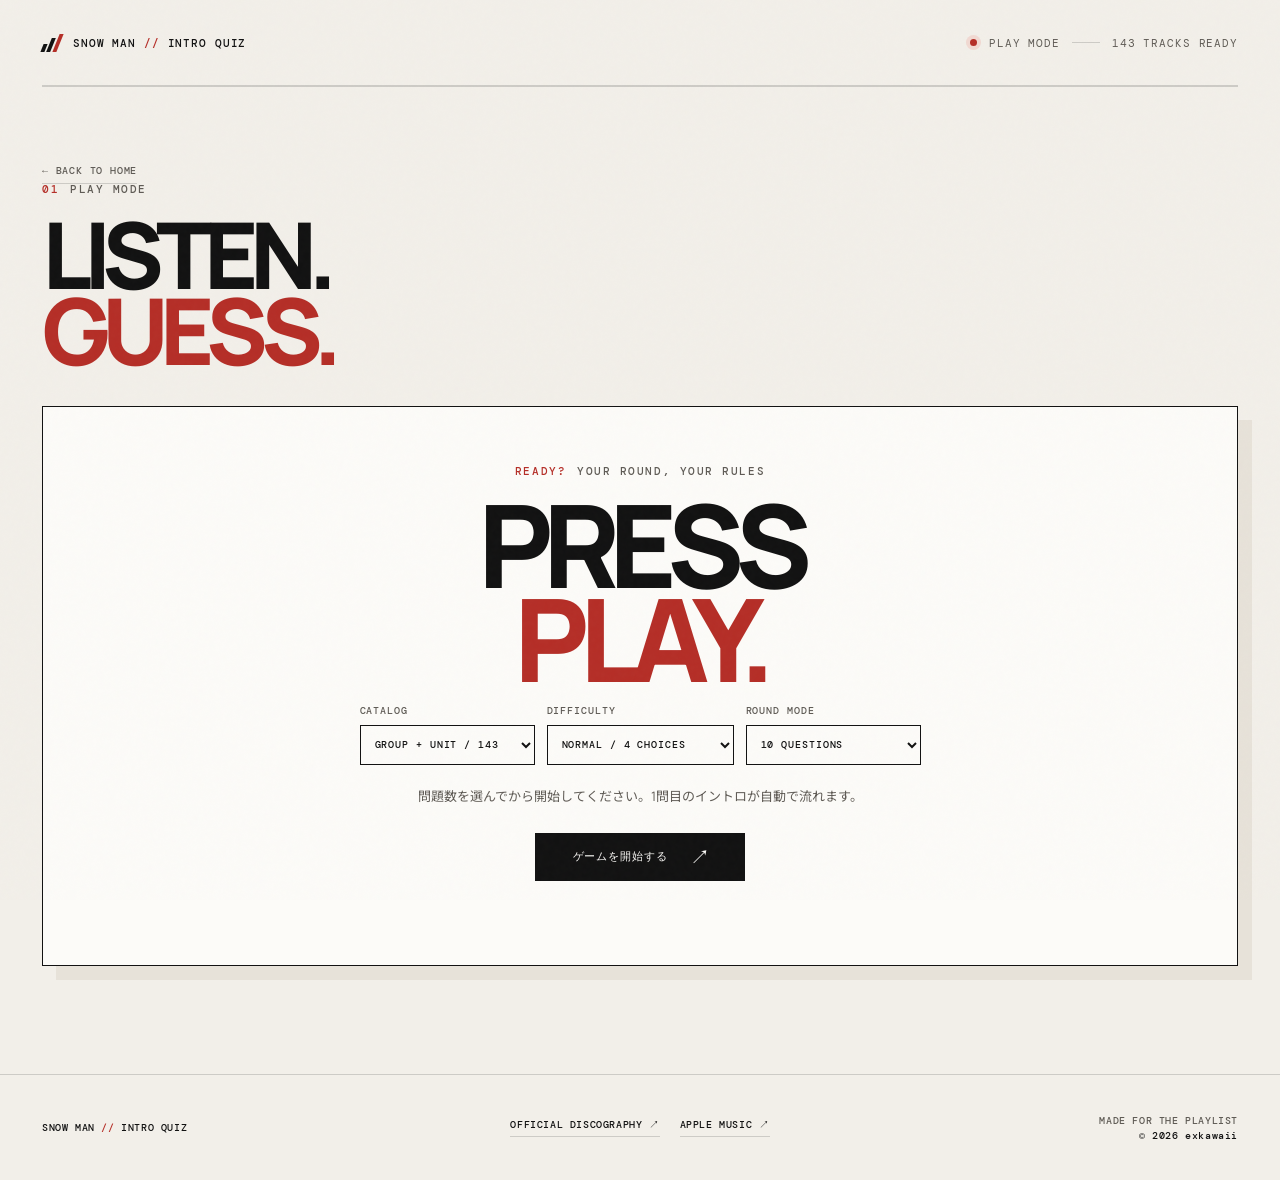
==== commit 0bd3ff3a: "Add member solo catalog and quiz mode" ====
--- a/game.html
+++ b/game.html
@@ -9,7 +9,7 @@
     <link rel="preconnect" href="https://fonts.googleapis.com" />
     <link rel="preconnect" href="https://fonts.gstatic.com" crossorigin />
     <link href="https://fonts.googleapis.com/css2?family=DM+Mono:wght@400;500&family=Manrope:wght@400;500;600;700;800&family=Noto+Sans+JP:wght@400;500;700;900&display=swap" rel="stylesheet" />
-    <link rel="stylesheet" href="styles.css?v=hardcore-20260907" />
+    <link rel="stylesheet" href="styles.css?v=solo-20260907" />
   </head>
   <body class="game-page">
     <div class="site-shell">
@@ -30,7 +30,7 @@
         <section class="game-section game-page-section" aria-labelledby="game-title">
           <div class="game-heading">
             <div>
-              <a class="back-link" href="index.html?v=hardcore-20260907">← BACK TO HOME</a>
+              <a class="back-link" href="index.html?v=solo-20260907">← BACK TO HOME</a>
               <p class="eyebrow"><span>01</span> PLAY MODE</p>
               <h1 id="game-title">LISTEN.<br /><em>GUESS.</em></h1>
             </div>
@@ -45,7 +45,15 @@
             <div class="start-gate hidden" id="start-gate">
               <p class="eyebrow"><span>READY?</span> YOUR ROUND, YOUR RULES</p>
               <h2>PRESS<br /><em>PLAY.</em></h2>
-              <div class="start-controls" aria-label="出題数の設定">
+              <div class="start-controls" aria-label="出題数とカタログの設定">
+                <div class="mode-picker">
+                  <label for="catalog-mode">CATALOG</label>
+                  <select id="catalog-mode" aria-label="出題カタログ">
+                    <option value="group">GROUP + UNIT / 143</option>
+                    <option value="solo">MEMBER SOLO / 9</option>
+                    <option value="all">ALL CATALOG / 152</option>
+                  </select>
+                </div>
                 <div class="mode-picker">
                   <label for="challenge-mode">DIFFICULTY</label>
                   <select id="challenge-mode" aria-label="難易度">
@@ -64,7 +72,7 @@
                 </div>
                 <div class="custom-round hidden" id="custom-round-wrap">
                   <label for="custom-round-count">QUESTIONS</label>
-                  <input id="custom-round-count" type="number" min="1" max="143" value="15" inputmode="numeric" aria-label="カスタム問題数" />
+                  <input id="custom-round-count" type="number" min="1" max="152" value="15" inputmode="numeric" aria-label="カスタム問題数" />
                 </div>
               </div>
               <p class="start-note" id="start-note">問題数を選んでから開始してください。1問目のイントロが自動で流れます。</p>
@@ -162,7 +170,7 @@
               <div class="result-actions">
                 <button class="button button-dark share-button" id="share-result" type="button">結果を共有する <span>↗</span></button>
                 <button class="button button-dark" id="retry-button" type="button">もう一度遊ぶ <span>↗</span></button>
-                <a class="text-link" href="index.html?v=hardcore-20260907">トップへ戻る <span>↑</span></a>
+                <a class="text-link" href="index.html?v=solo-20260907">トップへ戻る <span>↑</span></a>
               </div>
               <p class="share-status" id="share-status" aria-live="polite"></p>
             </div>
@@ -177,6 +185,6 @@
       </footer>
     </div>
     <audio id="audio" preload="auto"></audio>
-    <script src="app.js?v=hardcore-20260907" defer></script>
+    <script src="app.js?v=solo-20260907" defer></script>
   </body>
 </html>
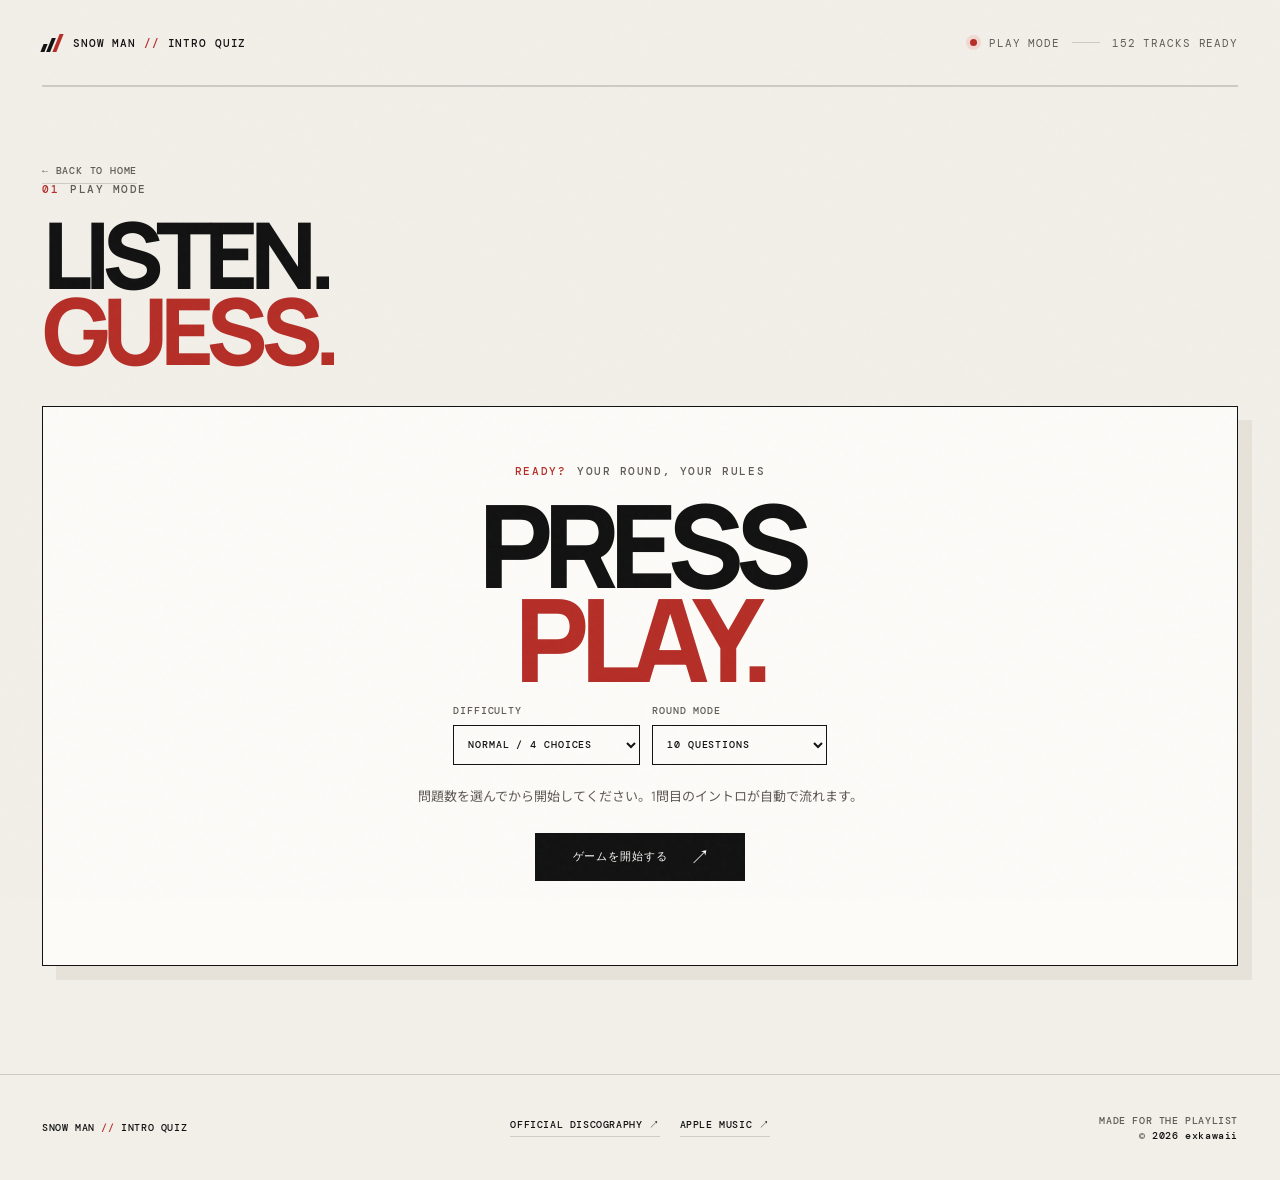
==== commit 7bd9c6b1: "Use one mixed song pool" ====
--- a/game.html
+++ b/game.html
@@ -9,7 +9,7 @@
     <link rel="preconnect" href="https://fonts.googleapis.com" />
     <link rel="preconnect" href="https://fonts.gstatic.com" crossorigin />
     <link href="https://fonts.googleapis.com/css2?family=DM+Mono:wght@400;500&family=Manrope:wght@400;500;600;700;800&family=Noto+Sans+JP:wght@400;500;700;900&display=swap" rel="stylesheet" />
-    <link rel="stylesheet" href="styles.css?v=solo-20260907" />
+    <link rel="stylesheet" href="styles.css?v=mixed-20260907" />
   </head>
   <body class="game-page">
     <div class="site-shell">
@@ -30,7 +30,7 @@
         <section class="game-section game-page-section" aria-labelledby="game-title">
           <div class="game-heading">
             <div>
-              <a class="back-link" href="index.html?v=solo-20260907">← BACK TO HOME</a>
+              <a class="back-link" href="index.html?v=mixed-20260907">← BACK TO HOME</a>
               <p class="eyebrow"><span>01</span> PLAY MODE</p>
               <h1 id="game-title">LISTEN.<br /><em>GUESS.</em></h1>
             </div>
@@ -45,15 +45,7 @@
             <div class="start-gate hidden" id="start-gate">
               <p class="eyebrow"><span>READY?</span> YOUR ROUND, YOUR RULES</p>
               <h2>PRESS<br /><em>PLAY.</em></h2>
-              <div class="start-controls" aria-label="出題数とカタログの設定">
-                <div class="mode-picker">
-                  <label for="catalog-mode">CATALOG</label>
-                  <select id="catalog-mode" aria-label="出題カタログ">
-                    <option value="group">GROUP + UNIT / 143</option>
-                    <option value="solo">MEMBER SOLO / 9</option>
-                    <option value="all">ALL CATALOG / 152</option>
-                  </select>
-                </div>
+              <div class="start-controls" aria-label="出題数の設定">
                 <div class="mode-picker">
                   <label for="challenge-mode">DIFFICULTY</label>
                   <select id="challenge-mode" aria-label="難易度">
@@ -170,7 +162,7 @@
               <div class="result-actions">
                 <button class="button button-dark share-button" id="share-result" type="button">結果を共有する <span>↗</span></button>
                 <button class="button button-dark" id="retry-button" type="button">もう一度遊ぶ <span>↗</span></button>
-                <a class="text-link" href="index.html?v=solo-20260907">トップへ戻る <span>↑</span></a>
+                <a class="text-link" href="index.html?v=mixed-20260907">トップへ戻る <span>↑</span></a>
               </div>
               <p class="share-status" id="share-status" aria-live="polite"></p>
             </div>
@@ -185,6 +177,6 @@
       </footer>
     </div>
     <audio id="audio" preload="auto"></audio>
-    <script src="app.js?v=solo-20260907" defer></script>
+    <script src="app.js?v=mixed-20260907" defer></script>
   </body>
 </html>
